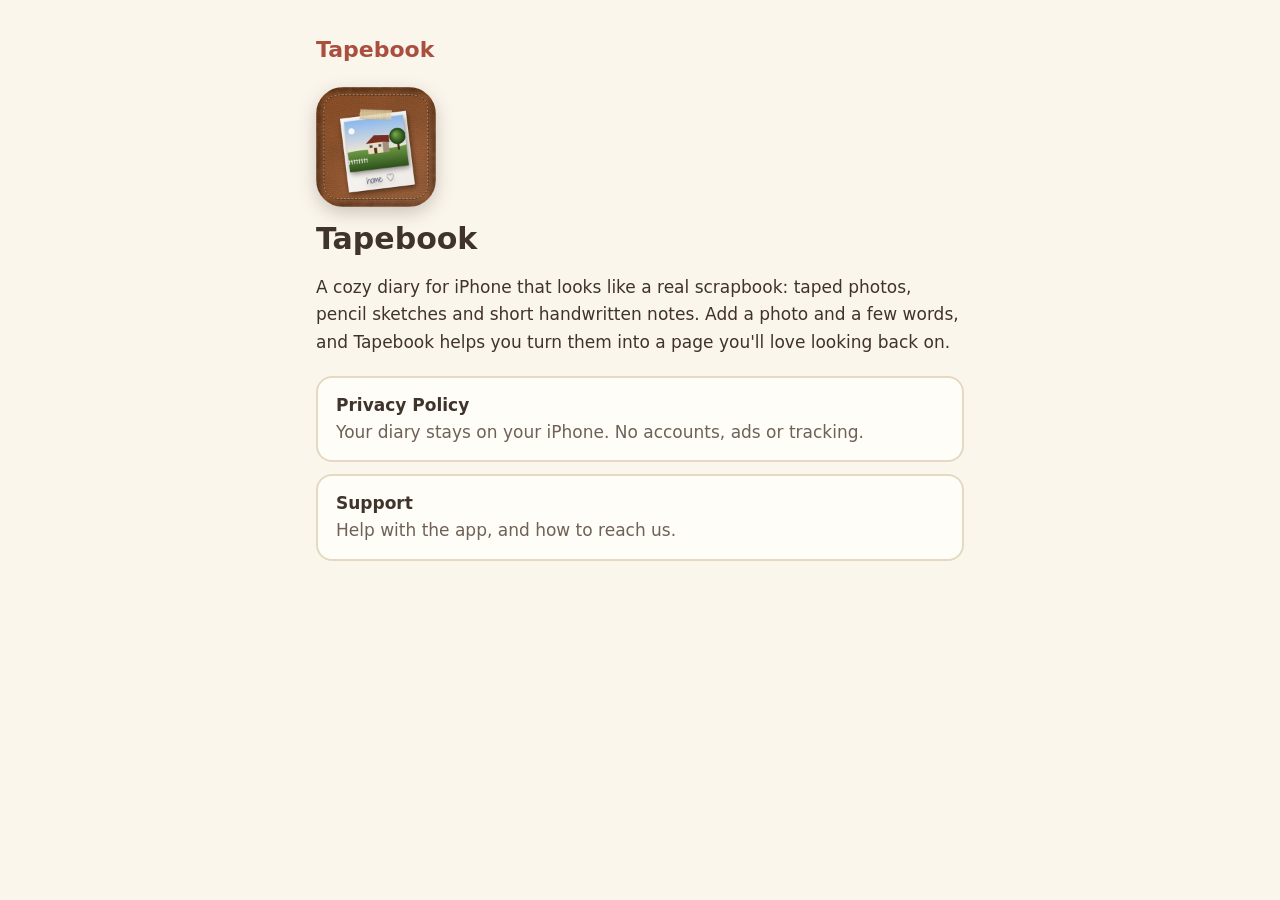
==== index.html @ 866a25ef "Privacy policy and support pages for Tapebook Co-Authored-By: Claude Opus 5.5 <noreply@anthropic.com" ====
<!doctype html>
<html lang="en">
<head>
<meta charset="utf-8">
<meta name="viewport" content="width=device-width, initial-scale=1">
<title>Tapebook</title>
<meta name="description" content="Privacy policy and support for Tapebook, a cozy scrapbook diary for iPhone.">
<link rel="stylesheet" href="style.css">
<link rel="icon" type="image/png" href="favicon.png">
<link rel="apple-touch-icon" href="apple-touch-icon.png">
</head>
<body>
<main>
<header class="top"><a class="brand" href="./">Tapebook</a></header>
<img class="app-icon" src="icon.png" width="120" height="120" alt="The Tapebook app icon: a taped instant photo of a little house on a stitched leather cover">
<h1>Tapebook</h1>
<p>A cozy diary for iPhone that looks like a real scrapbook: taped photos, pencil sketches and short handwritten notes. Add a photo and a few words, and Tapebook helps you turn them into a page you'll love looking back on.</p>
<div class="links">
  <a href="privacy.html">Privacy Policy<span>Your diary stays on your iPhone. No accounts, ads or tracking.</span></a>
  <a href="support.html">Support<span>Help with the app, and how to reach us.</span></a>
</div>
</main>
</body>
</html>
---- style.css ----
:root {
  --paper: #fbf6ec; --card: #fffdf7; --ink: #3f332c; --soft: #6f6157;
  --accent: #a84f3f; --tape: #e7d3a1; --line: #e5d9c3;
}
@media (prefers-color-scheme: dark) {
  :root { --paper: #241e1b; --card: #2f2824; --ink: #f3e9d8; --soft: #c4b5a2; --accent: #e9806a; --tape: #b99a5b; --line: #463b35; }
}
* { box-sizing: border-box; }
html { -webkit-text-size-adjust: 100%; }
body {
  margin: 0; background: var(--paper); color: var(--ink);
  font: 17px/1.6 system-ui, -apple-system, "Segoe UI", Roboto, sans-serif;
}
main { max-width: 680px; margin: 0 auto; padding: 32px 16px 64px; }
header.top { display: flex; justify-content: space-between; align-items: baseline; gap: 12px; flex-wrap: wrap; margin-bottom: 20px; }
.brand { font-weight: 800; font-size: 22px; color: var(--accent); text-decoration: none; }
nav a { color: var(--ink); margin-left: 14px; }
nav a:first-child { margin-left: 0; }
h1 { font-size: 30px; line-height: 1.2; margin: 8px 0 4px; }
h2 { font-size: 20px; margin: 28px 0 6px; }
p, li { text-wrap: pretty; }
a { color: var(--accent); }
.date { color: var(--soft); margin: 0 0 16px; }
.card { background: var(--card); border: 2px solid var(--line); border-radius: 18px; padding: 18px 20px; margin: 16px 0; }
.card.short { border-color: var(--tape); }
.card p:first-child, .card h2:first-child { margin-top: 0; }
.card p:last-child, .card ul:last-child { margin-bottom: 0; }
ul { padding-left: 22px; }
.links { display: grid; gap: 12px; margin-top: 20px; }
.links a { display: block; background: var(--card); border: 2px solid var(--line); border-radius: 16px; padding: 14px 18px; text-decoration: none; color: var(--ink); font-weight: 700; }
.links a span { display: block; font-weight: 400; color: var(--soft); }
footer { color: var(--soft); font-size: 15px; margin-top: 40px; }
.app-icon { display: block; border-radius: 27px; margin: 8px 0 14px; box-shadow: 0 6px 18px rgba(63, 51, 44, 0.25); }
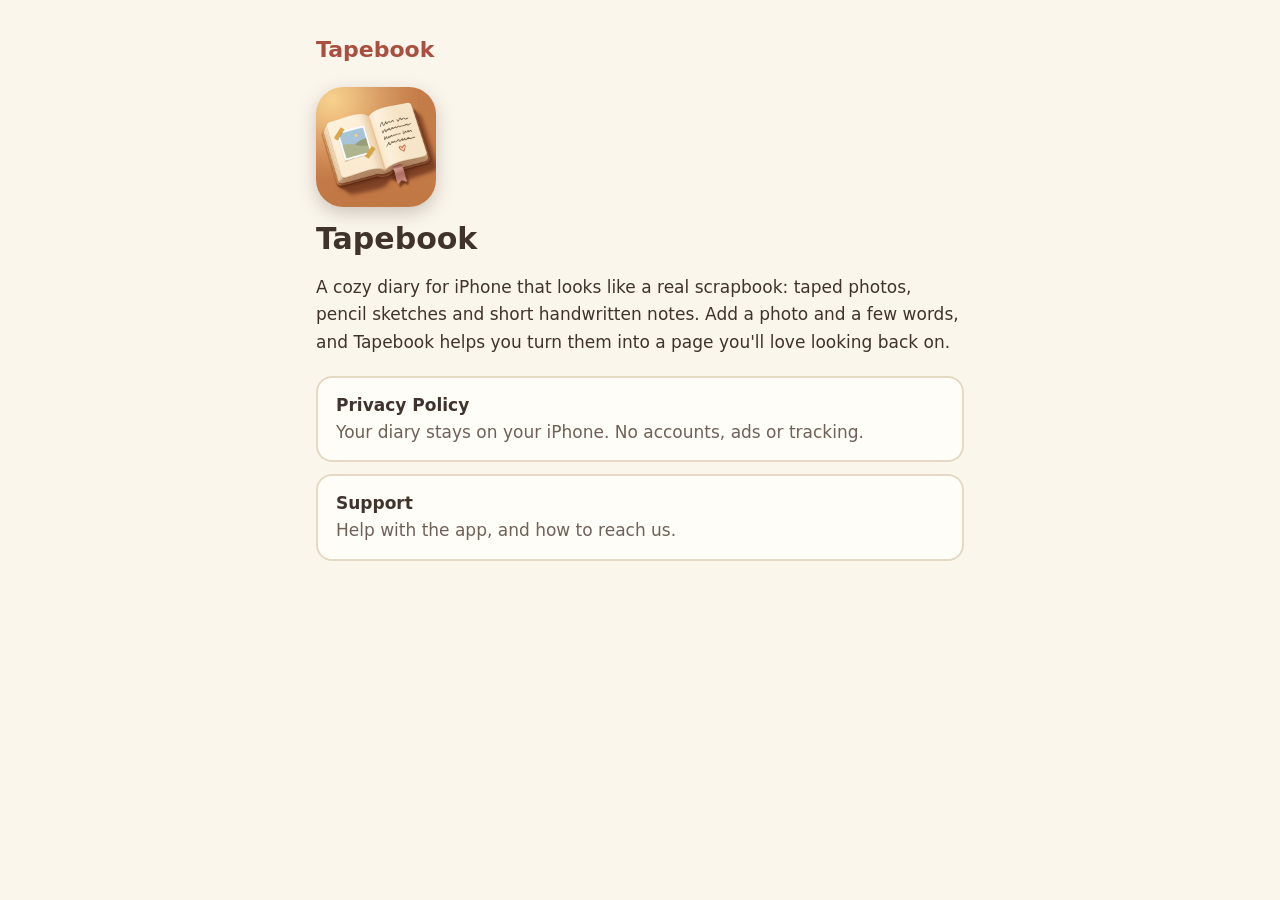
==== commit caae2a45: "New app icon; support page updated for Tapebook 1.0.0 - icon.png, apple-touch-icon.png, favicon.png:" ====
--- a/index.html
+++ b/index.html
@@ -12,7 +12,7 @@
 <body>
 <main>
 <header class="top"><a class="brand" href="./">Tapebook</a></header>
-<img class="app-icon" src="icon.png" width="120" height="120" alt="The Tapebook app icon: a taped instant photo of a little house on a stitched leather cover">
+<img class="app-icon" src="icon.png" width="120" height="120" alt="The Tapebook app icon: an open diary with a taped photo on one page and handwriting on the other">
 <h1>Tapebook</h1>
 <p>A cozy diary for iPhone that looks like a real scrapbook: taped photos, pencil sketches and short handwritten notes. Add a photo and a few words, and Tapebook helps you turn them into a page you'll love looking back on.</p>
 <div class="links">
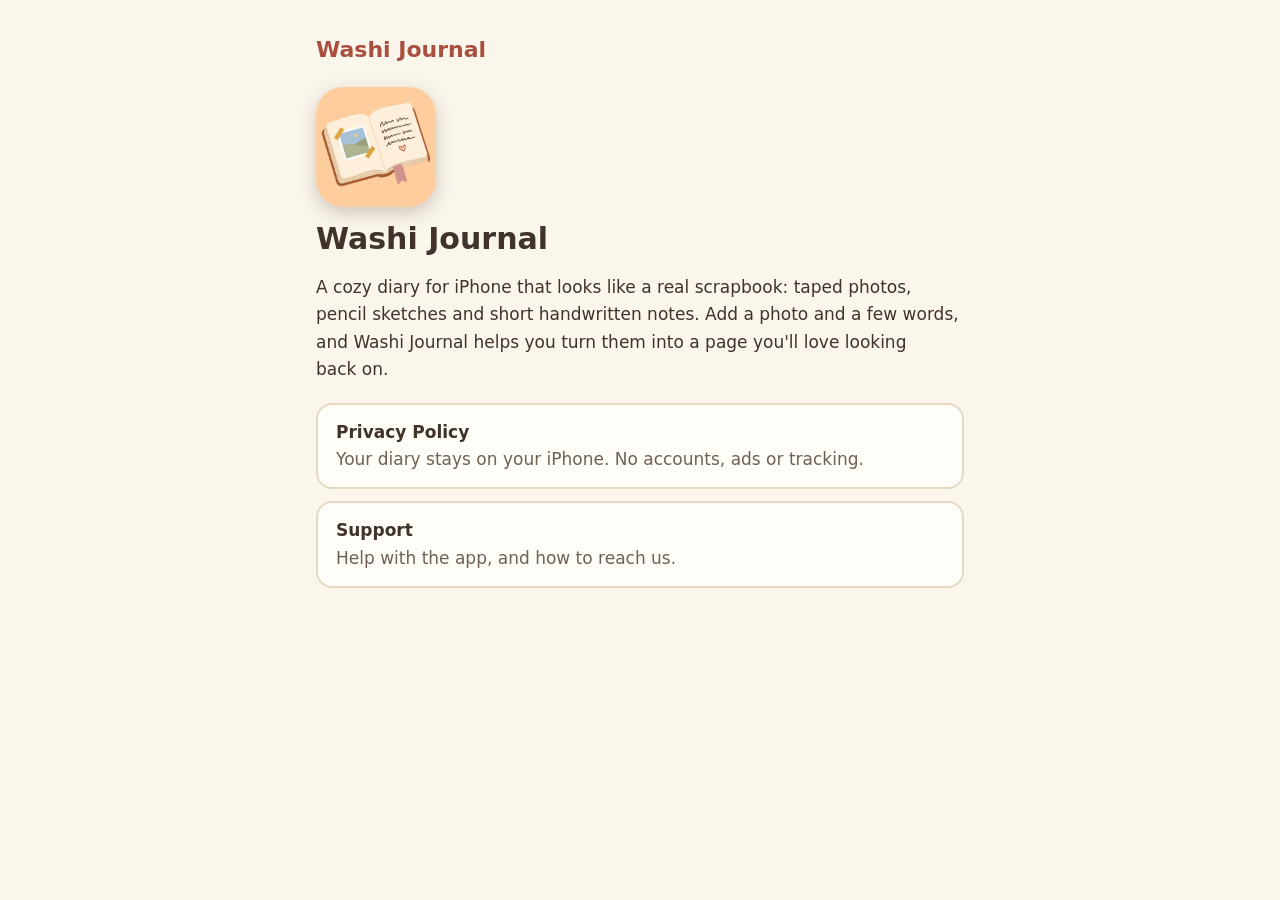
==== commit f26de374: "Rename to Washi Journal; new flat app icon The app is now called Washi Journal (formerly Tapebook). " ====
--- a/index.html
+++ b/index.html
@@ -3,18 +3,18 @@
 <head>
 <meta charset="utf-8">
 <meta name="viewport" content="width=device-width, initial-scale=1">
-<title>Tapebook</title>
-<meta name="description" content="Privacy policy and support for Tapebook, a cozy scrapbook diary for iPhone.">
+<title>Washi Journal</title>
+<meta name="description" content="Privacy policy and support for Washi Journal, a cozy scrapbook diary for iPhone.">
 <link rel="stylesheet" href="style.css">
 <link rel="icon" type="image/png" href="favicon.png">
 <link rel="apple-touch-icon" href="apple-touch-icon.png">
 </head>
 <body>
 <main>
-<header class="top"><a class="brand" href="./">Tapebook</a></header>
-<img class="app-icon" src="icon.png" width="120" height="120" alt="The Tapebook app icon: an open diary with a taped photo on one page and handwriting on the other">
-<h1>Tapebook</h1>
-<p>A cozy diary for iPhone that looks like a real scrapbook: taped photos, pencil sketches and short handwritten notes. Add a photo and a few words, and Tapebook helps you turn them into a page you'll love looking back on.</p>
+<header class="top"><a class="brand" href="./">Washi Journal</a></header>
+<img class="app-icon" src="icon.png" width="120" height="120" alt="The Washi Journal app icon: an open diary with a taped photo on one page and handwriting on the other">
+<h1>Washi Journal</h1>
+<p>A cozy diary for iPhone that looks like a real scrapbook: taped photos, pencil sketches and short handwritten notes. Add a photo and a few words, and Washi Journal helps you turn them into a page you'll love looking back on.</p>
 <div class="links">
   <a href="privacy.html">Privacy Policy<span>Your diary stays on your iPhone. No accounts, ads or tracking.</span></a>
   <a href="support.html">Support<span>Help with the app, and how to reach us.</span></a>
